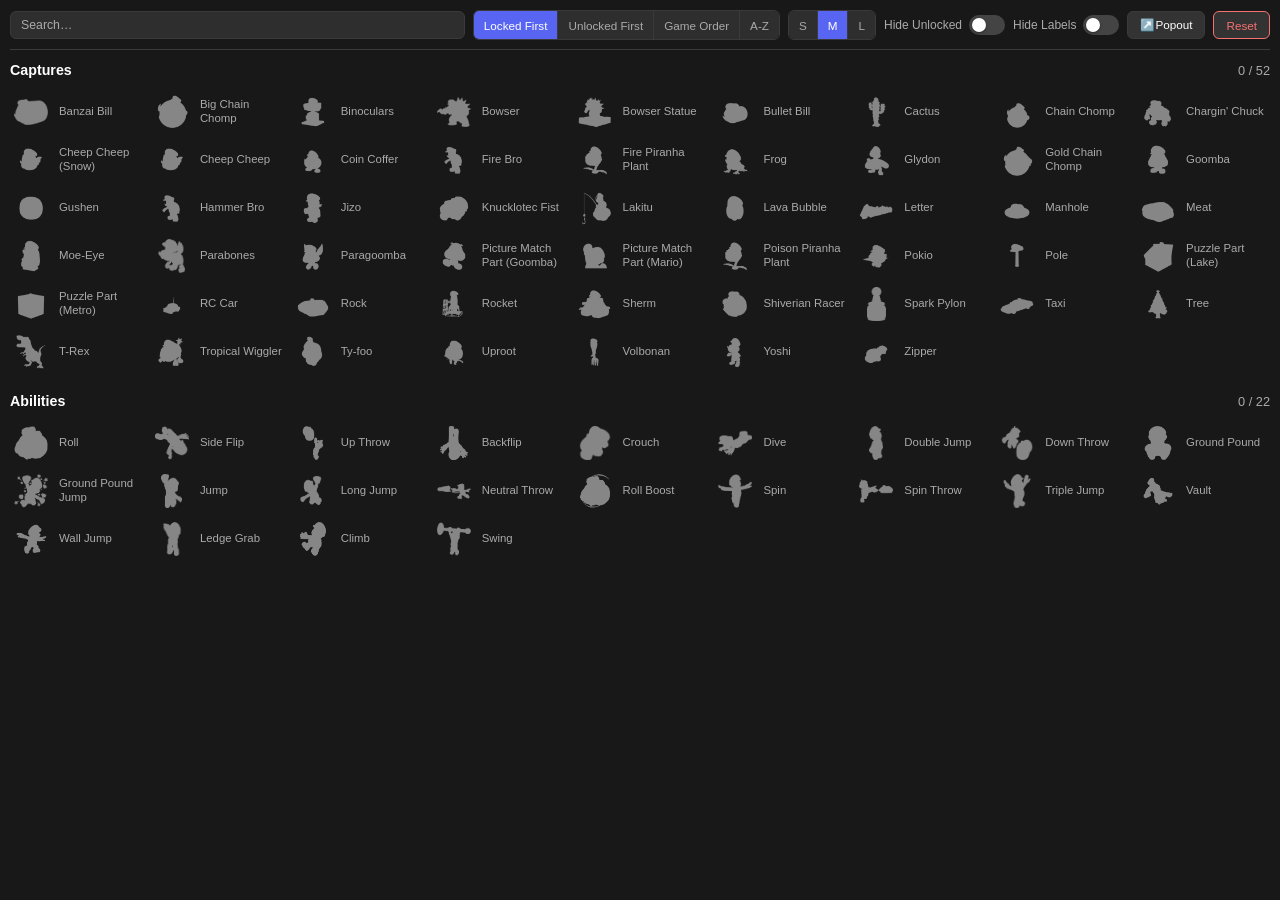
==== apc.html @ 74fd2de0 "Initial commit" ====
<!DOCTYPE html>
<html lang="en">
<head>
<meta charset="UTF-8">
<meta name="viewport" content="width=device-width, initial-scale=1">
<title>Abilities &amp; Captures</title>
<link rel="icon" href="assets/SMO-ColoredGlobe.png">
<link rel="stylesheet" href="style.css?v=2">
</head>

<!-- Embedded in the tracker's side panel (see applySidePanel in app.js) or
     popped out into its own window. Same origin as index.html, so it shares
     localStorage - every toggle here is a read-modify-write against the same
     tracker_state key, then a BroadcastChannel ping so the other window
     redraws. Entries linked to the main tracker (Bowser, Spark Pylon, Banzai
     Bill, Parabones, Wall Jump, High Jump, Cap Bounce) write straight into
     state.captures / state.abilities, which is what OBS already reads. -->

<body class="apc-body">

  <!-- ── Top bar ─────────────────────────────────────────────────── -->
  <div class="apc-toolbar">
    <input type="search" id="apc-search" class="apc-search" placeholder="Search…" autocomplete="off">

    <div class="segmented" id="apc-seg-sort">
      <button type="button" class="seg-btn" data-value="locked">Locked First</button>
      <button type="button" class="seg-btn" data-value="unlocked">Unlocked First</button>
      <button type="button" class="seg-btn" data-value="game">Game Order</button>
      <button type="button" class="seg-btn" data-value="az">A-Z</button>
    </div>

    <div class="segmented" id="apc-seg-size">
      <button type="button" class="seg-btn" data-value="small">S</button>
      <button type="button" class="seg-btn" data-value="medium">M</button>
      <button type="button" class="seg-btn" data-value="large">L</button>
    </div>

    <label class="apc-toolbar-toggle">
      <span>Hide Unlocked</span>
      <span class="toggle-switch">
        <input type="checkbox" id="apc-hide-unlocked">
        <span class="toggle-track"></span>
      </span>
    </label>

    <label class="apc-toolbar-toggle">
      <span>Hide Labels</span>
      <span class="toggle-switch">
        <input type="checkbox" id="apc-hide-labels">
        <span class="toggle-track"></span>
      </span>
    </label>

    <button type="button" class="apc-popout-btn" id="apc-popout" title="Open in a new tab">↗️Popout</button>
    <button type="button" class="apc-reset-btn" id="apc-reset">Reset</button>
  </div>

  <!-- ── Content ─────────────────────────────────────────────────── -->
  <div class="apc-scroll">
    <section class="apc-section">
      <div class="apc-section-header">
        <h2>Captures</h2>
        <span class="apc-counter" id="apc-count-captures">0 / 0</span>
      </div>
      <div class="apc-grid" id="apc-grid-captures"></div>
      <p class="apc-empty hidden" id="apc-empty-captures">Nothing matches.</p>
    </section>

    <section class="apc-section">
      <div class="apc-section-header">
        <h2>Abilities</h2>
        <span class="apc-counter" id="apc-count-abilities">0 / 0</span>
      </div>
      <div class="apc-grid" id="apc-grid-abilities"></div>
      <p class="apc-empty hidden" id="apc-empty-abilities">Nothing matches.</p>
    </section>
  </div>

<script src="apc-data.js?v=2"></script>
<script>
(function () {
  'use strict';

  const STATE_KEY = 'tracker_state';

  // Panel-only view options. They live in settings so they persist and travel
  // with a downloaded save file like everything else.
  const VIEW_DEFAULTS = {
    apc_sort: 'locked',       // 'locked' | 'unlocked' | 'game' | 'az'
    apc_size: 'medium',       // 'small' | 'medium' | 'large'
    apc_hide_unlocked: false,
    apc_hide_labels: false,   // hide the text labels (icons get bigger)
  };

  let state = { settings: {}, captures: {}, abilities: {}, apc: { captures: {}, abilities: {} } };
  let search = '';
  let suppressBroadcast = false;

  // Safety net. Anything else sharing this localStorage - the tracker, the OBS
  // page, a second tab, an older cached copy of app.js - could write a state
  // that predates a click made here and silently undo it. So remember what this
  // panel has just changed, and if a re-read comes back disagreeing, put it
  // back and re-save. Entries expire quickly so the panel never permanently
  // fights a legitimate change made somewhere else.
  const EDIT_GRACE_MS = 4000;
  let warnedAboutClobber = false;
  // True while this panel is applying its own change. A re-read during that
  // window may legitimately need correcting (the edit is noted before it's
  // written), so correct silently rather than reporting a clobber.
  let inMutate = false;
  const recentEdits = { captures: new Map(), abilities: new Map() };
  const recentSettings = new Map();

  function noteEdit(kind, key, value) {
    recentEdits[kind].set(key, { value, at: Date.now() });
  }
  function noteSetting(key, value) {
    recentSettings.set(key, { value, at: Date.now() });
  }

  // Returns true if anything had to be corrected, i.e. we were clobbered.
  function reassertRecentEdits() {
    const now = Date.now();
    let corrected = false;

    for (const kind of ['captures', 'abilities']) {
      for (const [key, rec] of recentEdits[kind]) {
        if (now - rec.at > EDIT_GRACE_MS) { recentEdits[kind].delete(key); continue; }
        if (APC.isUnlocked(state, kind, key) !== rec.value) {
          APC.setUnlocked(state, kind, key, rec.value);
          corrected = true;
        }
      }
    }
    for (const [key, rec] of recentSettings) {
      if (now - rec.at > EDIT_GRACE_MS) { recentSettings.delete(key); continue; }
      if (state.settings[key] !== rec.value) {
        state.settings[key] = rec.value;
        corrected = true;
      }
    }
    return corrected;
  }

  // A change from the main tracker (or another window) redraws in place for the
  // same reason a local toggle does - see orderCache.
  //
  // apc-data.js deliberately delivers over three routes at once (Broadcast
  // Channel, postMessage, storage event) since not all of them work on every
  // setup - file:// pages in particular can drop BroadcastChannel/localStorage
  // sharing between windows. That means a single change can arrive as two or
  // three back-to-back messages. Reacting to each one individually stacks up
  // redraws right when the user might be mid-click, so coalesce them into one
  // redraw on the next frame instead.
  let externalRenderPending = false;
  let externalResort = false;
  function scheduleExternalRender(data) {
    // An authoritative wipe from the main tracker's Clear button. Drop this
    // panel's short-lived edit protection immediately (synchronously, before
    // any pending render runs) so it can't re-assert an entry that was just
    // cleared, and resort so the freshly-locked entries settle into place.
    if (data && data.type === 'apc-reset') {
      recentEdits.captures.clear();
      recentEdits.abilities.clear();
      recentSettings.clear();
      warnedAboutClobber = false;
      externalResort = true;
    }
    if (externalRenderPending) return;
    externalRenderPending = true;
    requestAnimationFrame(() => {
      externalRenderPending = false;
      const resort = externalResort;
      externalResort = false;
      readState();
      render(resort);
    });
  }
  const channel = APC.makeChannel(scheduleExternalRender);

  // ── State ──────────────────────────────────────────────────────────────────
  function readState() {
    try {
      const raw = localStorage.getItem(STATE_KEY);
      state = raw ? JSON.parse(raw) : {};
    } catch (e) {
      console.error('APC: failed to read state', e);
      state = {};
    }
    if (!state.settings) state.settings = {};
    if (!state.captures) state.captures = {};
    if (!state.abilities) state.abilities = {};
    APC.ensure(state);
    for (const [k, v] of Object.entries(VIEW_DEFAULTS)) {
      if (!(k in state.settings)) state.settings[k] = v;
    }

    // If something wrote over a click we just made, restore it and push it back
    // out so the other window picks up the corrected version.
    if (reassertRecentEdits()) {
      if (!warnedAboutClobber && !inMutate) {
        warnedAboutClobber = true;
        console.warn('Abilities & Captures: another window wrote over a change made here, ' +
                     'and it has been restored. If this keeps happening, hard-refresh with ' +
                     'Ctrl+F5 so every file is the current version.');
      }
      try { localStorage.setItem(STATE_KEY, JSON.stringify(state)); } catch (e) {}
      channel.post({ type: 'apc-changed' });
    }
  }

  // Always re-read before writing: the main window may have changed something
  // else (moon counts, notes) since this page last rendered, and this page must
  // not stomp it.
  function mutate(fn) {
    inMutate = true;
    readState();
    fn(state);
    try {
      localStorage.setItem(STATE_KEY, JSON.stringify(state));
    } catch (e) {
      console.error('APC: failed to save state', e);
    }
    inMutate = false;
    if (!suppressBroadcast) channel.post({ type: 'apc-changed' });
  }

  // ── Rendering ──────────────────────────────────────────────────────────────
  // Last computed order per section, as a list of keys. Toggling an entry
  // re-sorts immediately so a freshly (un)locked item jumps to its new spot
  // under "Locked First" / "Unlocked First" right when you click it, rather
  // than lingering until the next sort/search/Hide-Unlocked change. The order
  // also refreshes on those changes and whenever the panel is reopened.
  // (Trade-off: under a lock-sensitive sort the grid shifts under the cursor
  // as items move, so rapid tick-off runs can land on a neighbouring entry.)
  let orderCache = { captures: null, abilities: null };

  function sortedItems(kind) {
    const list = kind === 'captures' ? APC.CAPTURES : APC.ABILITIES;
    const sort = state.settings.apc_sort;
    const items = list.map(it => ({ ...it, unlocked: APC.isUnlocked(state, kind, it.key) }));

    if (sort === 'az') {
      items.sort((a, b) => a.name.localeCompare(b.name));
    } else if (sort === 'locked') {
      // Unlocked entries drop to the bottom, each group still in game order.
      items.sort((a, b) => (a.unlocked - b.unlocked) || (a.order - b.order));
    } else if (sort === 'unlocked') {
      items.sort((a, b) => (b.unlocked - a.unlocked) || (a.order - b.order));
    } // 'game' = leave in list order

    return items;
  }

  function visibleItems(kind, resort) {
    if (resort || !orderCache[kind]) {
      orderCache[kind] = sortedItems(kind).map(it => it.key);
    }

    const byKey = new Map(
      (kind === 'captures' ? APC.CAPTURES : APC.ABILITIES).map(it => [it.key, it])
    );

    let items = orderCache[kind]
      .map(key => byKey.get(key))
      .filter(Boolean)
      .map(it => ({ ...it, unlocked: APC.isUnlocked(state, kind, it.key) }));

    const hide = !!state.settings.apc_hide_unlocked;
    const q = search.trim().toLowerCase();
    if (q) items = items.filter(it => it.name.toLowerCase().includes(q));
    if (hide) items = items.filter(it => !it.unlocked);

    return items;
  }

  // Key -> the wrapper element currently in the DOM for it, per section.
  // Reusing nodes (instead of wiping and rebuilding the grid on every toggle)
  // matters for more than tidiness: if a click on item B lands while item A's
  // toggle is still tearing down/rebuilding the whole grid, B's element can
  // get replaced between mousedown and mouseup and the browser drops the
  // click entirely. Updating existing nodes in place means the element under
  // your cursor is still the same element a moment later, so fast clicks
  // (and redraws triggered by an incoming sync message) can't eat each other.
  const gridElems = { captures: new Map(), abilities: new Map() };

  function buildItem(kind, it) {
    const wrap = document.createElement('div');

    const btn = document.createElement('button');
    btn.type = 'button';
    btn.className = 'apc-icon-btn';

    const img = document.createElement('img');
    img.src = it.src;
    img.alt = it.name;
    img.loading = 'lazy';
    // A missing file shouldn't leave a broken-image glyph in the grid.
    img.addEventListener('error', () => wrap.classList.add('apc-missing'));
    btn.appendChild(img);

    const label = document.createElement('span');
    label.className = 'apc-label';
    label.textContent = it.name;

    const toggle = () => {
      const next = !APC.isUnlocked(state, kind, it.key);
      noteEdit(kind, it.key, next);
      mutate(s => APC.setUnlocked(s, kind, it.key, next));
      // Re-sort on click so a freshly (un)locked entry jumps to its new
      // position immediately under Locked/Unlocked First, instead of waiting
      // for the next sort/search/filter change. Nodes are still reused (see
      // gridElems), so the same element just slides into place.
      render(true);
    };
    btn.addEventListener('click', toggle);
    // Clicking the name works too - it's a bigger target than the icon.
    label.addEventListener('click', toggle);

    wrap.appendChild(btn);
    wrap.appendChild(label);
    return wrap;
  }

  function renderGrid(kind, resort) {
    const grid = document.getElementById(`apc-grid-${kind}`);
    const empty = document.getElementById(`apc-empty-${kind}`);
    const items = visibleItems(kind, resort);
    const elems = gridElems[kind];

    empty.classList.toggle('hidden', items.length > 0);

    const seen = new Set();
    let cursor = grid.firstChild;

    for (const it of items) {
      seen.add(it.key);
      let wrap = elems.get(it.key);
      if (!wrap) {
        wrap = buildItem(kind, it);
        elems.set(it.key, wrap);
      }

      // Update state-dependent bits in place rather than recreating anything.
      wrap.className = 'apc-item' + (it.unlocked ? ' unlocked' : ' locked');
      const btn = wrap.querySelector('.apc-icon-btn');
      btn.title = it.name;
      btn.setAttribute('aria-pressed', String(it.unlocked));

      // Make sure this node sits in the right slot in the current order
      // without touching nodes that are already correctly positioned.
      if (cursor !== wrap) {
        grid.insertBefore(wrap, cursor);
      } else {
        cursor = cursor.nextSibling;
      }
    }

    // Drop nodes for keys that are no longer visible (filtered/searched out
    // or removed), and forget them so they don't leak.
    for (const [key, wrap] of elems) {
      if (!seen.has(key)) {
        wrap.remove();
        elems.delete(key);
      }
    }
  }

  function renderCounters() {
    document.getElementById('apc-count-captures').textContent =
      `${APC.countUnlocked(state, 'captures')} / ${APC.CAPTURES.length}`;
    document.getElementById('apc-count-abilities').textContent =
      `${APC.countUnlocked(state, 'abilities')} / ${APC.ABILITIES.length}`;
  }

  function renderToolbar() {
    document.querySelectorAll('#apc-seg-sort .seg-btn').forEach(b =>
      b.classList.toggle('active', b.dataset.value === state.settings.apc_sort));
    document.querySelectorAll('#apc-seg-size .seg-btn').forEach(b =>
      b.classList.toggle('active', b.dataset.value === state.settings.apc_size));
    document.getElementById('apc-hide-unlocked').checked = !!state.settings.apc_hide_unlocked;
    document.getElementById('apc-hide-labels').checked = !!state.settings.apc_hide_labels;

    document.body.classList.remove('apc-size-small', 'apc-size-medium', 'apc-size-large');
    document.body.classList.add(`apc-size-${state.settings.apc_size || 'medium'}`);
    // Icons-only mode: hides the text labels and enlarges the icons (see the
    // .apc-hide-labels rules in style.css).
    document.body.classList.toggle('apc-hide-labels', !!state.settings.apc_hide_labels);
  }

  function render(resort) {
    if (resort === undefined) resort = true;
    renderToolbar();
    renderGrid('captures', resort);
    renderGrid('abilities', resort);
    renderCounters();
  }

  // ── Wiring ─────────────────────────────────────────────────────────────────
  document.getElementById('apc-search').addEventListener('input', (e) => {
    search = e.target.value;
    renderGrid('captures');
    renderGrid('abilities');
  });

  document.querySelectorAll('#apc-seg-sort .seg-btn').forEach(btn => {
    btn.addEventListener('click', () => {
      noteSetting('apc_sort', btn.dataset.value);
      mutate(s => { s.settings.apc_sort = btn.dataset.value; });
      render();
    });
  });

  document.querySelectorAll('#apc-seg-size .seg-btn').forEach(btn => {
    btn.addEventListener('click', () => {
      noteSetting('apc_size', btn.dataset.value);
      mutate(s => { s.settings.apc_size = btn.dataset.value; });
      render();
    });
  });

  document.getElementById('apc-hide-unlocked').addEventListener('change', (e) => {
    noteSetting('apc_hide_unlocked', e.target.checked);
    mutate(s => { s.settings.apc_hide_unlocked = e.target.checked; });
    render();
  });

  document.getElementById('apc-hide-labels').addEventListener('change', (e) => {
    noteSetting('apc_hide_labels', e.target.checked);
    mutate(s => { s.settings.apc_hide_labels = e.target.checked; });
    // Only the labels/sizing change, so no resort is needed - redraw in place.
    render(false);
  });

  // Pop this panel out into its own browser tab. The named target means
  // clicking it again just refocuses the same tab rather than piling up new
  // ones, and it's the same target the main tracker's "Ability + Capture"
  // button uses, so the two never fight over separate tabs.
  document.getElementById('apc-popout').addEventListener('click', () => {
    window.open('apc.html?v=2', 'AbilitiesCaptures');
  });

  document.getElementById('apc-reset').addEventListener('click', () => {
    if (!confirm('Clear every capture and ability? This also clears the linked icons on the main tracker.')) return;
    APC.CAPTURES.forEach(it => noteEdit('captures', it.key, false));
    APC.ABILITIES.forEach(it => noteEdit('abilities', it.key, false));
    mutate(s => {
      APC.CAPTURES.forEach(it => APC.setUnlocked(s, 'captures', it.key, false));
      APC.ABILITIES.forEach(it => APC.setUnlocked(s, 'abilities', it.key, false));
    });
    render();
  });

  readState();
  render();
})();
</script>
</body>
</html>
---- style.css ----
/* ── Reset & Root ───────────────────────────────────────────────── */
:root {
  --bg:          #181818;
  --bg-card:     #242424;
  --bg-card2:    #2e2e2e;
  --bg-hover:    #383838;
  --text:        #ffffff;
  --text-dim:    #aaaaaa;
  --accent:      #5865f2;
  --accent-h:    #4752c4;
  --green:       #4ade80;
  --red:         #f87171;
  --border:      #3a3a3a;
  --radius:      10px;
  --radius-sm:   6px;
  --btn-bg:      #333333;
  --btn-hover:   #444444;
  --font:        'Arial Rounded MT Bold', 'Arial', sans-serif;
  --panel-edge-gap: 24px; /* outer margin used once a side panel is showing */
}

*, *::before, *::after { box-sizing: border-box; margin: 0; padding: 0; }

html { font-size: 15px; }

body {
  background: var(--bg);
  color: var(--text);
  font-family: var(--font);
  min-height: 100vh;
  padding: 12px;
  -webkit-tap-highlight-color: transparent;

  display: flex;
  flex-direction: column;
  gap: 7px;
}

/* ── App wrapper ─────────────────────────────────────────────────── */
/* #layout-row holds #app and, optionally, #side-panel. With no panel
   active, #app centers itself exactly as before. With a panel active,
   body.panel-edges widens the outer gap to --panel-edge-gap on the sides
   that border the panel layout, and #layout-row arranges #app/#side-panel
   according to the Location setting (location-horizontal / location-vertical),
   added by applySidePanel() in app.js. Both directions are plain flex
   percentages/flex-basis (no fixed pixel panel width), so the panel grows
   and shrinks fluidly as the window is resized. */
#layout-row {
  display: flex;
  flex-direction: row;
  gap: 16px;
  justify-content: center;
  align-items: flex-start;
  flex: 1;
  width: 100%;
}

/* Widens the left/right body padding to a bigger, even gap while any panel
   is visible, so the tracker+panel combo (or the full-width vertical panel)
   sits with a consistent ~24px margin from the true viewport edge instead
   of the tighter default 12px used everywhere else. */
body.panel-edges {
  padding-left: var(--panel-edge-gap);
  padding-right: var(--panel-edge-gap);
}

#app {
  max-width: 580px;/* max-width: 680px; */
  margin: 0 auto;
  flex: 1;
  min-width: 0;
}

/* ── Horizontal: tracker pinned near the left edge at its normal size,
   panel fills the rest of the row out to the right edge. The tracker only
   gives up width (flex-shrink: 0.3, slower than the panel) once the panel
   has already been squeezed down to its own min-width. ────────────────── */
#layout-row.location-horizontal.panel-open {
  flex-direction: row;
  /* Pin the tracker+panel to the left so any residual overflow spills to the
     right (reachable/scrollable) instead of being centered and clipped off the
     left edge, which was hiding the tracker title in the ~541–870px range. */
  justify-content: flex-start;
}
#layout-row.location-horizontal.panel-open #app {
  margin: 0;
  /* Shrink freely down from 580px as the row narrows. The panel is frozen at
     its 300px min-width in this range, so the tracker absorbs all the width
     loss and scales down smoothly instead of overflowing. */
  flex: 0 1 580px;
  min-width: 0;
}
#layout-row.location-horizontal.panel-open #side-panel {
  flex: 1 1 300px;
  min-width: 300px;
}

/* ── Vertical: tracker stays centered at its normal size, panel drops
   below and stretches the full available width (edge gap to edge gap). ── */
#layout-row.location-vertical.panel-open {
  flex-direction: column;
  align-items: center;
}
#layout-row.location-vertical.panel-open #app {
  margin: 0 auto;
  flex: 0 0 auto;
  width: 100%;
}
#layout-row.location-vertical.panel-open #side-panel {
  width: 100%;
  flex: 0 0 auto;
  position: static;
  top: auto;
}

/* ── Side Panel (Notes / Map embed) ─────────────────────────────── */
#side-panel {
  align-self: flex-start;
  position: sticky;
  top: 12px;
  max-height: calc(100vh - 24px);
  background: var(--bg-card);
  border-radius: var(--radius);
  border: 1px solid var(--border);
  display: flex;
  flex-direction: column;
  overflow: hidden;
}
#side-panel.hidden { display: none; }

.side-panel-header {
  display: flex;
  align-items: center;
  justify-content: space-between;
  padding: 10px 14px;
  border-bottom: 1px solid var(--border);
  flex-shrink: 0;
}
.side-panel-header span { font-size: 1rem; font-weight: bold; }

#side-panel-frame {
  border: none;
  width: 100%;
  flex: 1;
  min-height: 824px;
  background: var(--bg);
}

/* Horizontal doesn't fit beside the tracker on narrow screens, so it falls
   back to the default single-column tracker layout below the mobile
   breakpoint - applySidePanel() in app.js already stops applying
   .panel-open for Horizontal at this width, this is a CSS-only backstop.
   Vertical is untouched here: it stays available on mobile since the panel
   is already stacked below rather than beside the tracker. */
@media (max-width: 624px) {
  #layout-row.location-horizontal.panel-open {
    flex-direction: column;
  }
  #layout-row.location-horizontal.panel-open #side-panel {
    display: none;
  }
  #layout-row.location-horizontal.panel-open #app {
    margin: 0 auto;
    flex: 1;
    min-width: 0;
  }
}

h1 {
  text-align: center;
  font-size: 1.35rem;
  letter-spacing: 0.03em;
  margin-bottom: 14px;
  color: var(--text);
}

.header {
    justify-content: space-between; 
    align-items: center;
    position: relative;
    text-align: center;
    padding: 1%;
}

#author-credit {
  /* position: absolute;
  bottom: 10px;
  left: 14px; */
  width: 100%;
  max-width: 330px;
  margin: 0 auto 0 0;
  text-align: left;
  overflow-wrap: break-word;
  background: rgba(36,36,36,0.90);
  padding: 5px 10px;
  border-radius: var(--radius-sm);
  border: 1px solid var(--border);
  font-size: 0.75rem;
  color: var(--text-dim);
  user-select: none;
  pointer-events: none;
}

/* ── Moon Rows ───────────────────────────────────────────────────── */
#moon-rows {
  display: flex;
  flex-direction: column;
  gap: 6px;
  margin-bottom: 14px;
}

.moon-row {
  display: flex;
  align-items: center;
  flex-wrap: wrap;
  gap: 5px;
  background: var(--bg-card);
  border-radius: var(--radius);
  padding: 6px 8px;
  border-left: 3px solid transparent;
  transition: background 0.2s, border-color 0.2s;
}

.moon-row.row-complete {
  background: rgba(74, 222, 128, 0.12);
  border-left-color: var(--green);
}

/* Drag-to-reorder: a subtle gray outline hints the row can be picked up from
   its empty space / edges, and the row lifts slightly while being dragged. */
.moon-row.drag-ready {
  box-shadow: inset 0 0 0 1px rgba(150, 150, 150, 0.55);
  cursor: grab;
}
.moon-row.dragging {
  cursor: grabbing;
  opacity: 0.85;
  box-shadow: 0 6px 16px rgba(0, 0, 0, 0.45);
  border-left-color: rgba(150, 150, 150, 0.8);
}

.moon-row-left {
  display: flex;
  align-items: center;
  gap: 4px;
  flex-shrink: 0;
}

.moon-row-counter {
  display: flex;
  align-items: center;
  gap: 4px;
  flex: 1 1 auto;
  min-width: 0;
}

.moon-row-entry {
  display: flex;
  align-items: center;
  gap: 4px;
  flex-shrink: 0;
}

/* On small screens, entry row drops to its own line */
@media (max-width: 520px) { /*480 before */
  .moon-row-entry {
    flex-basis: 100%;
    justify-content: flex-end;
  }
}

.moon-row-entry .multi-moon-btn {
    margin-right: auto; /* push multi to the left on mobile second row */
  }

/* Icon toggle buttons (lock / peace) */
.icon-btn {
  background: none;
  border: none;
  cursor: pointer;
  padding: 2px;
  border-radius: var(--radius-sm);
  display: flex;
  align-items: center;
  justify-content: center;
  transition: background 0.15s;
  flex-shrink: 0;
}
.icon-btn:hover { background: var(--bg-hover); }
.icon-btn img { width: 18px; height: 18px; object-fit: contain; display: block; }
/* .icon-btn img { width: 20px; height: 20px; object-fit: contain; display: block; } */

/* Kingdom image */
.kingdom-icon {
  height: 36px;
  width: 36px;
  object-fit: contain;
  flex-shrink: 0;
  transition: filter 0.2s;
}
.kingdom-icon.icon-white {
  filter: brightness(0) invert(1);
}

/* Count display */
.count-label {
  font-size: 1.5rem;
  font-weight: bold;
  min-width: 60px;
  text-align: center;
  flex: 0 0 auto;
  transition: color 0.2s;
}
.count-label.count-complete { color: var(--green); }

/* Equal flexible spacers between counter items keeps min/max stacks
   sitting at the exact midpoint of the gap on either side of them. */
.counter-spacer {
  flex: 1 1 auto;
}

/* Min/Max kingdom range reference label on top, number underneath */
.range-stack {
  display: flex;
  flex-direction: column;
  align-items: center;
  justify-content: center;
  line-height: 1.15;
  flex-shrink: 0;
  min-width: 28px;
}
.range-stack .range-label {
  font-size: 0.6rem;
  text-transform: uppercase;
  letter-spacing: 0.03em;
  color: var(--text-dim);
}
.range-stack .range-value {
  font-size: 0.9rem;
  font-weight: bold;
  color: var(--text);
}
.range-stack.hidden { display: none; }

/* + / − buttons */
.count-btn {
  background: var(--btn-bg);
  border: none;
  color: var(--text);
  font-family: var(--font);
  font-size: 1.1rem;
  font-weight: bold;
  width: 34px;
  height: 34px;
  border-radius: var(--radius-sm);
  cursor: pointer;
  transition: background 0.15s;
  flex-shrink: 0;
}
.count-btn:hover  { background: var(--btn-hover); }
.count-btn:active { background: var(--accent); }

/* Multi Moon button */
.multi-moon-btn {
  background: var(--btn-bg);
  /* border: 1.5px solid var(--btn-bg); */
  border: none; 
  cursor: pointer;
  padding: 2px;
  border-radius: var(--radius-sm);
  display: flex;
  align-items: center;
  justify-content: center;
  flex-shrink: 0;
  transition: background 0.15s;
}
.multi-moon-btn:hover { background: var(--bg-hover); }
.multi-moon-btn img {
  height: 30px;
  width: 30px;
  object-fit: contain;
  display: block;
  transition: filter 0.2s;
}
.multi-moon-btn.multi-off img { filter: contrast(0); }
.multi-moon-btn.hidden        { display: none !important; }

/* Max entry field */
.max-entry {
  background: var(--bg-card2);
  border: 1px solid var(--border);
  color: var(--text);
  font-family: var(--font);
  font-size: 1rem;
  width: 48px;
  height: 32px;
  border-radius: var(--radius-sm);
  text-align: center;
  padding: 0 4px;
}
.max-entry::-webkit-inner-spin-button,
.max-entry::-webkit-outer-spin-button { -webkit-appearance: none; }
.max-entry:focus {
  outline: none;
  border-color: var(--accent);
}

/* Save button (per row) */
.save-btn {
  background: var(--accent);
  border: none;
  color: #fff;
  font-family: var(--font);
  font-size: 1rem;
  height: 32px;
  padding: 0 9px;
  border-radius: var(--radius-sm);
  cursor: pointer;
  transition: background 0.15s;
  flex-shrink: 0;
  white-space: nowrap;
}
.save-btn:hover  { background: var(--accent-h); }
.save-btn.hidden { display: none; }

/* ── Sync Section ──────────────────────────────────────────────────── */
#sync-section {
  display: flex;
  flex-direction: column;
  gap: 8px;
  background: var(--bg-card);
  border-radius: var(--radius);
  padding: 12px 14px;
  margin-bottom: 12px;
}

#sync-room-row,
#sync-url-row {
  display: flex;
  gap: 8px;
  align-items: center;
}

#sync-room-row input,
#sync-url-row input {
  background: var(--bg-card2);
  border: 1px solid var(--border);
  color: var(--text);
  font-family: var(--font);
  font-size: 0.95rem;
  height: 38px;
  border-radius: var(--radius-sm);
  padding: 0 10px;
}

#sync-room-row input {
  flex: 1;
  min-width: 0;
  text-transform: uppercase;
}

#sync-url-row input {
  flex: 1;
  min-width: 0;
  font-size: 0.8rem;
}

#sync-room-row button,
#sync-url-row button {
  width: auto;
  flex-shrink: 0;
  padding: 0 10px;
}

#sync-status {
  font-size: 0.85rem;
  color: var(--text-dim);
  text-align: center;
}

#sync-size-row {
  font-size: 0.85rem;
  color: var(--text-dim);
  text-align: center;
}

/* ── Controls Section ──────────────────────────────────────────────── */
#controls {
  display: grid;
  grid-template-columns: auto 1fr 1fr auto;
  grid-template-areas: "captures buttons notes abilities";
  align-items: stretch;
  gap: 12px;
  background: var(--bg-card);
  border-radius: var(--radius);
  padding: 14px 16px;
}

#capture-section  { grid-area: captures; }
#button-section   { grid-area: buttons;  }
#notes-section    { grid-area: notes;    }
#ability-section  { grid-area: abilities; }

/* When captures are hidden, keep the column space so nothing shifts */
#capture-section.hidden {
  display: block !important;
  visibility: hidden;
}

/* When ability icons are hidden (Ability Lock off), keep column space so
   nothing shifts. Bowser is exempt: it's a capture that merely sits on the
   ability side, so it stays visible and clickable while Jump/Cap/Wall only
   reserve their space. */
#ability-section.abilities-hidden .icon-toggle-btn.ability-icon:not([data-key="bowser"]) {
  visibility: hidden;
}

@media (max-width: 540px) {
  #controls {
    grid-template-columns: 1fr 1fr;
    grid-template-rows: auto auto;
    grid-template-areas:
      "buttons  notes"
      "captures abilities";
  }
  /* On mobile, let captures fully disappear */
  #capture-section.hidden {
    display: none !important;
    visibility: visible;
  }
}

/* Mid-width squeeze: while the horizontal panel is open the tracker column is
   narrowed, but the 4-column controls grid has a large min-content width and
   won't shrink, forcing the whole row to overflow (and clip the title on the
   left). Collapse controls here so #app can actually get smaller: two columns
   from ~660–870px, a single column below that where space is tightest. */
@media (min-width: 541px) and (max-width: 870px) {
  #layout-row.location-horizontal.panel-open #controls {
    grid-template-columns: 1fr 1fr;
    grid-template-rows: auto auto;
    grid-template-areas:
      "buttons  notes"
      "captures abilities";
  }
  #layout-row.location-horizontal.panel-open #capture-section.hidden {
    display: none !important;
    visibility: visible;
  }
}
@media (min-width: 541px) and (max-width: 660px) {
  #layout-row.location-horizontal.panel-open #controls {
    grid-template-columns: 1fr;
    grid-template-rows: auto;
    grid-template-areas:
      "buttons"
      "notes"
      "captures"
      "abilities";
  }
}

/* ── Capture / Ability icon grids ───────────────────────────────── */
#capture-row {
  display: grid;
  grid-template-columns: 1fr 1fr;
  gap: 5px;
}

/* Ability icons: a centered column. Row 1 (.ability-top) holds Jump/Cap
   (either can be individually hidden); Wall sits centered below. A fixed
   min-width keeps the same footprint so a lone Wall stays centered instead
   of collapsing the column and shifting the rest of #controls. */
#ability-row {
  display: flex;
  flex-direction: column;
  align-items: center;
  gap: 5px;
  min-width: 101px; /* two 48px icons + 5px gap */
}
.ability-top {
  display: flex;
  justify-content: center;
  gap: 5px;
}
.ability-top.row-gone { display: none; }

/* Bottom row holds Bowser + Wall. Default (Jump/Cap not both shown): stacked
   and centered, Wall on top with Bowser on its own row directly under it
   (column-reverse because the DOM order is bowser, wall). When both Jump and
   Cap are shown, #ability-row gets .abilities-2x2 and this becomes a horizontal
   row - Bowser to the left of Wall - so the four icons read as a clean 2x2. */
.ability-bottom {
  display: flex;
  flex-direction: column-reverse;
  align-items: center;
  gap: 5px;
}
#ability-row.abilities-2x2 .ability-bottom {
  flex-direction: row;
  justify-content: center;
}

/* Exactly one of Jump / Cap shown (3 icons total). Lay the row out as a real
   2-column grid so the three icons read as: [Jump|Cap][Wall] on top, with
   Bowser on its own row underneath, left-aligned under the first column (NOT
   centered). display:contents lets the .ability-top / .ability-bottom wrappers
   melt away so their buttons become direct grid items; `order` then places
   Wall on the top row (next to the visible Jump/Cap) and drops Bowser last so
   it lands in the bottom-left cell. */
#ability-row.abilities-3 {
  display: grid;
  grid-template-columns: 48px 48px;
  gap: 5px;
  justify-content: center;
  align-items: start;
}
#ability-row.abilities-3 .ability-top,
#ability-row.abilities-3 .ability-bottom {
  display: contents;
}
#ability-row.abilities-3 .ability-icon[data-key="bowser"] { order: 2; }

/* Individually hidden ability icon (Jump / Cap Bounce show toggles off) */
.icon-toggle-btn.ability-icon.icon-off { display: none; }

/* Lock / Peace / Moon Rock sign columns hidden from the whole tracker via
   settings. Moon Rock defaults to off, so hide-rock is present on first load. */
#moon-rows.hide-lock .lock-btn   { display: none; }
#moon-rows.hide-peace .peace-btn { display: none; }
#moon-rows.hide-rock .rock-btn   { display: none; }

.icon-toggle-btn {
  background: var(--btn-bg);
  border: none;
  cursor: pointer;
  padding: 4px;
  border-radius: var(--radius-sm);
  display: flex;
  align-items: center;
  justify-content: center;
  transition: background 0.15s, opacity 0.15s;
}
.icon-toggle-btn:hover { background: var(--bg-hover); }
.icon-toggle-btn img   { height: 40px; width: 40px; object-fit: contain; display: block; }
.icon-toggle-btn.active { background: #2a3a2a; }
.icon-toggle-btn.hidden { display: none; }

#capture-section.hidden { display: none; }

/* ── Button Section ──────────────────────────────────────────────── */
#button-section {
  display: flex;
  flex-direction: column;
  align-items: stretch;
  justify-content: flex-start;
  gap: 7px;
}

/* OBS button row: Open OBS fills left, ⓘ is square on right */
#obs-btn-row {
  display: flex;
  gap: 6px;
  width: 100%;
}
#obs-btn-row #btn-obs {
  flex: 1;
  max-width: none;
  min-width: 0;
}

.ctrl-btn {
  background: var(--btn-bg);
  border: none;
  color: var(--text);
  font-family: var(--font);
  font-size: 0.9rem;
  height: 38px;
  padding: 0 16px;
  border-radius: var(--radius-sm);
  cursor: pointer;
  width: 100%;
  transition: background 0.15s;
}
.ctrl-btn:hover { background: var(--btn-hover); }

.danger-btn { color: var(--red); border: 1px solid var(--red); }
.danger-btn:hover { background: #3a2020; }

/* ⓘ info button square, same height as OBS button */
.info-btn {
  width: 38px;
  min-width: 38px;
  max-width: 38px;
  height: 38px;
  padding: 0;
  font-size: 1.15rem;
  flex-shrink: 0;
}

.gear-btn {
  font-size: 1.2rem;
  padding: 0;
  width: 44px;
  max-width: 44px;
  height: 44px;
  /* border-radius: 50%; */
}

/* Notes section own column beside OBS */
#notes-section {
  display: flex;
  flex-direction: column;
  gap: 7px;
}

/* Notes button fills its column, matching OBS column height */
.notes-btn {
  background: var(--btn-bg);
  border: none;
  color: var(--text);
  font-family: var(--font);
  font-size: 0.95rem;
  width: 100%;
  height: 38px;
  /* min-height: 80px; */
  border-radius: var(--radius-sm);
  cursor: pointer;
  transition: background 0.15s;
}
.notes-btn:hover { background: var(--bg-hover); }

.map-btn {
  background: var(--btn-bg);
  border: none;
  color: var(--text);
  font-family: var(--font);
  font-size: 0.95rem;
  width: 100%;
  height: 38px;
  /* min-height: 80px; */
  border-radius: var(--radius-sm);
  cursor: pointer;
  transition: background 0.15s;
}
.map-btn:hover { background: var(--bg-hover); }

.apc-btn {
  background: var(--btn-bg);
  border: none;
  color: var(--text);
  font-family: var(--font);
  font-size: 0.95rem;
  width: 100%;
  height: 38px;
  border-radius: var(--radius-sm);
  cursor: pointer;
  transition: background 0.15s;
}
.apc-btn:hover { background: var(--bg-hover); }

/* ── Modal Backdrop ──────────────────────────────────────────────── */
.modal-backdrop {
  position: fixed;
  inset: 0;
  background: rgba(0, 0, 0, 0.7);
  display: flex;
  align-items: center;
  justify-content: center;
  z-index: 1000;
  padding: 16px;
}
.modal-backdrop.hidden { display: none; }

.modal-box {
  background: var(--bg-card);
  border-radius: var(--radius);
  border: 1px solid var(--border);
  width: 100%;
  max-width: 440px;
  max-height: 90vh;
  display: flex;
  flex-direction: column;
  overflow: hidden;
}

.modal-header {
  display: flex;
  align-items: center;
  justify-content: space-between;
  padding: 14px 18px;
  border-bottom: 1px solid var(--border);
  flex-shrink: 0;
}
.modal-header h2 { font-size: 1.1rem; }

.modal-header-actions {
  display: flex;
  align-items: center;
  gap: 2px;
}

.modal-icon-btn {
  background: none;
  border: none;
  color: var(--text-dim);
  font-size: 1.05rem;
  cursor: pointer;
  padding: 4px 8px;
  border-radius: var(--radius-sm);
  transition: color 0.15s, background 0.15s;
}
.modal-icon-btn:hover { color: var(--text); background: var(--bg-hover); }

.modal-icon-btn-red {
  background: none;
  border: none;
  color: var(--red);
  font-size: 1.05rem;
  cursor: pointer;
  padding: 4px 8px;
  border-radius: var(--radius-sm);
  transition: color 0.15s, background 0.15s;
}
.modal-icon-btn-red:hover { background: #3a2020; }

.modal-close {
  background: none;
  border: none;
  color: var(--text-dim);
  font-size: 1.1rem;
  cursor: pointer;
  padding: 4px 8px;
  border-radius: var(--radius-sm);
  transition: color 0.15s, background 0.15s;
}
.modal-close:hover { color: var(--text); background: var(--bg-hover); }

.modal-body {
  overflow-y: auto;
  padding: 12px 18px 18px;
  flex: 1;
}

/* ── OBS Info Modal ──────────────────────────────────────────────── */
.obs-info-modal-box { max-width: 500px; }

.obs-info-body {
  font-size: 0.88rem;
  line-height: 1.65;
  padding-top: 10px;
}

.obs-info-body .info-title {
  font-size: 0.95rem;
  margin: 14px 0 5px;
  display: flex;
  align-items: center;
  gap: 8px;
}
.obs-info-body .info-title:first-child { margin-top: 0; }

.info-tag {
  font-size: 0.72rem;
  background: var(--accent);
  color: #fff;
  padding: 1px 6px;
  border-radius: 10px;
}

.obs-info-body ol {
  padding-left: 18px;
  display: flex;
  flex-direction: column;
  gap: 3px;
}

.obs-info-body p:last-child { margin-top: 8px; }

.obs-info-body code {
  background: var(--bg-card2);
  padding: 1px 5px;
  border-radius: 3px;
  font-family: monospace;
  font-size: 0.85em;
}

/* ── Settings Modal ──────────────────────────────────────────────── */
.settings-body { display: flex; flex-direction: column; gap: 8px; padding-top: 14px; }

.settings-row {
  display: flex;
  align-items: center;
  justify-content: space-between;
  gap: 12px;
  padding: 5px 0;
  font-size: 0.95rem;
}
.settings-row span { flex: 1; }

/* CSS Toggle Switch */
.toggle-switch {
  position: relative;
  display: inline-block;
  width: 48px;
  height: 26px;
  flex-shrink: 0;
  cursor: pointer;
}
.toggle-switch input {
  opacity: 0;
  width: 0;
  height: 0;
  position: absolute;
}
.toggle-track {
  position: absolute;
  inset: 0;
  background: #444;
  border-radius: 13px;
  transition: background 0.2s;
}
.toggle-track::after {
  content: '';
  position: absolute;
  width: 20px;
  height: 20px;
  border-radius: 50%;
  background: #fff;
  top: 3px;
  left: 3px;
  transition: transform 0.2s;
  box-shadow: 0 1px 3px rgba(0,0,0,0.4);
}
.toggle-switch input:checked + .toggle-track             { background: var(--green); }
.toggle-switch input:checked + .toggle-track::after      { transform: translateX(22px); }

/* Text + Save pairs */
.input-save-pair {
  display: flex;
  gap: 6px;
  align-items: center;
  flex-shrink: 0;
}
.input-save-pair input {
  background: var(--bg-card2);
  border: 1px solid var(--border);
  color: var(--text);
  font-family: var(--font);
  font-size: 0.9rem;
  height: 32px;
  width: 100px;
  border-radius: var(--radius-sm);
  text-align: center;
  padding: 0 6px;
}
.input-save-pair input:focus {
  outline: none;
  border-color: var(--accent);
}
.save-inline-btn {
  background: var(--accent);
  border: none;
  color: #fff;
  font-family: var(--font);
  font-size: 0.85rem;
  height: 32px;
  padding: 0 12px;
  border-radius: var(--radius-sm);
  cursor: pointer;
  transition: background 0.15s;
  white-space: nowrap;
}
.save-inline-btn:hover { background: var(--accent-h); }

/* Rebind button (mouse/key capture) */
.rebind-btn {
  background: var(--bg-card2);
  border: 1px solid var(--border);
  color: var(--text);
  font-family: var(--font);
  font-size: 0.85rem;
  height: 32px;
  padding: 0 12px;
  border-radius: var(--radius-sm);
  cursor: pointer;
  transition: background 0.15s, border-color 0.15s;
  white-space: nowrap;
  min-width: 90px;
}
.rebind-btn:hover { background: var(--bg-hover); }
.rebind-btn.listening {
  border-color: var(--accent);
  background: var(--accent);
  color: #fff;
  cursor: default;
}

/* Revert Default Settings button */
.revert-btn {
  color: var(--red);
  max-width: none;
  width: 100%;
}
.revert-btn:hover { background: #3a2020; }

/* ── Tabbed Settings layout ───────────────────────────────────────── */
/* The modal-box is a vertical stack: header / tab-bar / scrolling body /
   footer. Only the body scrolls; the tab bar and footer stay pinned. */
.settings-modal-box { max-height: 88vh; }

.settings-tabs {
  display: flex;
  gap: 4px;
  padding: 8px 12px 0;
  border-bottom: 1px solid var(--border);
  flex-shrink: 0;
  overflow-x: auto;
  overflow-y: hidden;
  scrollbar-width: thin;
  -webkit-overflow-scrolling: touch;
}
.settings-tabs::-webkit-scrollbar { height: 4px; }
.settings-tabs::-webkit-scrollbar-thumb { background: var(--border); border-radius: 2px; }

.settings-tab {
  background: none;
  border: none;
  border-bottom: 2px solid transparent;
  color: var(--text-dim);
  font-family: var(--font);
  font-size: 0.9rem;
  padding: 8px 12px;
  cursor: pointer;
  white-space: nowrap;
  border-radius: var(--radius-sm) var(--radius-sm) 0 0;
  transition: color 0.15s, background 0.15s, border-color 0.15s;
}
.settings-tab:hover { color: var(--text); background: var(--bg-hover); }
.settings-tab.active {
  color: var(--text);
  border-bottom-color: var(--accent);
}

/* Body remains the single scroll region (inherits .modal-body overflow-y). */
.settings-body { display: block; }

.settings-panel {
  display: flex;
  flex-direction: column;
  gap: 8px;
}
.settings-panel:not(.active) { display: none; }

/* Footer pinned below the scroll area */
.settings-footer {
  flex-shrink: 0;
  padding: 12px 18px;
  border-top: 1px solid var(--border);
}

/* ── Settings sub-sections (Ability Lock, Moon Updater, …) ────────── */
.settings-subsection {
  border: 1px solid var(--border);
  border-radius: var(--radius-sm);
  padding: 6px 10px 8px;
  display: flex;
  flex-direction: column;
  gap: 4px;
  background: rgba(0, 0, 0, 0.12);
}
.subsection-title {
  font-size: 0.8rem;
  letter-spacing: 0.04em;
  text-transform: uppercase;
  color: var(--text-dim);
  padding: 2px 0 4px;
}
/* Indented child rows within a sub-section (or under a parent toggle) */
.settings-subrow { padding-left: 12px; }
.settings-subrow span { color: var(--text-dim); }

/* Dimmed + non-interactive when a parent toggle disables the sub-controls */
.settings-row.row-disabled {
  opacity: 0.4;
  pointer-events: none;
}
/* Fully hidden (e.g. Moon-OBS row when Moon Kingdom is off) */
.settings-row.row-gone { display: none; }

/* ── Segmented control (Top / Bottom) ─────────────────────────────── */
.segmented {
  display: inline-flex;
  border: 1px solid var(--border);
  border-radius: var(--radius-sm);
  overflow: hidden;
  flex-shrink: 0;
}
.seg-btn {
  background: var(--bg-card2);
  border: none;
  color: var(--text-dim);
  font-family: var(--font);
  font-size: 0.85rem;
  height: 32px;
  padding: 0 14px;
  cursor: pointer;
  transition: background 0.15s, color 0.15s;
}
.seg-btn + .seg-btn { border-left: 1px solid var(--border); }
.seg-btn:hover { background: var(--bg-hover); color: var(--text); }
.seg-btn.active { background: var(--accent); color: #fff; }

/* Select styled to match input-save-pair inputs */
.settings-select {
  background: var(--bg-card2);
  border: 1px solid var(--border);
  color: var(--text);
  font-family: var(--font);
  font-size: 0.9rem;
  height: 32px;
  width: 100px;
  border-radius: var(--radius-sm);
  text-align: center;
  padding: 0 6px;
  cursor: pointer;
}
.settings-select:focus { outline: none; border-color: var(--accent); }

/* ── Loading Zones Modal ──────────────────────────────────────────── */
.lz-modal-box {
  max-width: 92vw;
  width: 92vw;
  height: 85vh;
}

.lz-scroll-wrap {
  overflow: auto;
  flex: 1;
  /* Deliberately NOT scroll-behavior: smooth here: on Safari, if this
     container's scroll position gets nudged for ANY reason (including
     the auto-growing note textareas changing content height while you
     type) while `scroll-behavior: smooth` is active, Safari can blur the
     focused textarea mid-keystroke. Intentional scrolling (wheel / mouse
     button / key bindings) still gets a smooth animation - it's done via
     scrollTo({ behavior: 'smooth' }) in JS instead, so it never fires for
     incidental content-size changes. */
  /* Also disable native scroll anchoring: by default the browser will
     silently re-adjust this container's scroll position whenever content
     above the viewport resizes (exactly what the auto-growing note
     textareas do on every keystroke). That adjustment happens even
     without scroll-behavior: smooth, and is what was kicking focus out
     of the note box after a single character. */
  overflow-anchor: none;
}

#lz-content {
  display: flex;
  /* flex-direction: row;
  align-items: flex-start; */
  flex-direction: column;
  flex-wrap: wrap;
  align-content: flex-start;
  gap: 20px;
  padding: 16px;
  height: 100%;
  min-width: max-content;
}

.lz-col-track {
  display: flex;
  flex-direction: column;
  gap: 20px;
  flex-shrink: 0;
}

@media (max-width: 540px) {
  .lz-modal-box { width: 100%; max-width: 100%; height: auto; max-height: 90vh;}
  #lz-content {
    flex-direction: column;
    flex-wrap: nowrap;
    height: auto;
    min-width: unset;
    padding: 12px;
    gap: 12px;
  }
}

/* Kingdom column */
.kingdom-col {
  min-width: 190px;
  flex-shrink: 0;
}

.kingdom-col-header {
  display: flex;
  align-items: center;
  gap: 8px;
  margin-bottom: 10px;
  cursor: pointer;
  user-select: none;
}
.kingdom-col-header img { height: 20px; flex-shrink: 0; }
.kingdom-col-header .col-title { font-size: 1rem; }
.kingdom-col-header .col-chevron {
  margin-left: auto;
  font-size: 0.85rem;
  color: var(--text-dim);
  transition: transform 0.2s;
}
.kingdom-col-header.collapsed .col-chevron  { transform: rotate(-90deg); }
.kingdom-col-header.collapsed + .zones-container { display: none; }
.kingdom-col-header.collapsed + .zones-split-wrap  { display: none; }

/* Zone rows */
.zones-container { display: flex; flex-direction: column; gap: 8px; }

/* Zone columns auto-split for large kingdoms (> 12 zones) */
.zones-split-wrap {
  display: flex;
  flex-direction: row;
  gap: 16px;
  align-items: flex-start;
}

@media (max-width: 540px) {
  .zones-split-wrap {
    flex-direction: column;
    align-items: stretch;
    gap: 8px;
  }
}

.zone-row {
  display: flex;
  flex-direction: column;
  gap: 4px;
}

.zone-row-top {
  display: flex;
  align-items: center;
  gap: 5px;
}

.zone-icon {
  height: 18px;
  cursor: pointer;
  flex-shrink: 0;
  border-radius: 3px;
  transition: opacity 0.15s;
}
.zone-icon:hover { opacity: 0.75; }

.zone-name {
  font-size: 0.85rem;
  cursor: pointer;
  flex: 1;
  user-select: none;
  transition: color 0.15s;
}

.zone-note {
  background: var(--bg-card2);
  border: 1px solid var(--border);
  color: var(--text);
  font-family: var(--font);
  font-size: 0.8rem;
  width: 100%;
  padding: 5px 7px;
  border-radius: var(--radius-sm);
  resize: none;
  min-height: 30px;
  line-height: 1.4;
  overflow: hidden;
}
.zone-note:focus {
  outline: none;
  border-color: var(--accent);
}

/* ── Notes toolbar (layout orientation / columns / compact) ─────────── */
/* Injected by JS above .lz-scroll-wrap in both the modal and notes.html. */
.lz-toolbar {
  display: flex;
  align-items: center;
  flex-wrap: wrap;
  gap: 8px 16px;
  padding: 8px 16px;
  border-bottom: 1px solid var(--border);
  background: var(--bg-card);
  flex-shrink: 0;
}
.lz-toolbar-group { display: flex; align-items: center; gap: 6px; }
.lz-toolbar-label {
  font-size: 0.7rem;
  text-transform: uppercase;
  letter-spacing: 0.04em;
  color: var(--text-dim);
}
.lz-toolbar .seg-btn { height: 28px; padding: 0 11px; font-size: 0.8rem; }
/* Columns picker only matters in vertical mode */
.lz-toolbar:not(.orient-vertical) .lz-cols-group { display: none; }

.lz-compact-btn {
  background: var(--bg-card2);
  border: 1px solid var(--border);
  color: var(--text-dim);
  font-family: var(--font);
  font-size: 0.8rem;
  height: 28px;
  padding: 0 12px;
  border-radius: var(--radius-sm);
  cursor: pointer;
  transition: background 0.15s, color 0.15s, border-color 0.15s;
}
.lz-compact-btn:hover { background: var(--bg-hover); color: var(--text); }
.lz-compact-btn.active {
  background: var(--accent);
  border-color: var(--accent);
  color: #fff;
}

/* ── Vertical orientation ───────────────────────────────────────────── */
/* Pack kingdoms into N balanced columns that scroll vertically, instead of
   the default flex column-wrap masonry that grows horizontally. Each kingdom
   stays intact (break-inside: avoid) and reads top-to-bottom, wrapping into
   the next column. */
#lz-content.lz-layout-vertical {
  display: block;
  height: auto;
  width: 100%;
  min-width: 0;
  column-gap: 20px;
}
#lz-content.lz-layout-vertical.lz-cols-1 { column-count: 1; }
#lz-content.lz-layout-vertical.lz-cols-2 { column-count: 2; }
#lz-content.lz-layout-vertical.lz-cols-3 { column-count: 3; }

#lz-content.lz-layout-vertical .kingdom-col {
  break-inside: avoid;
  -webkit-column-break-inside: avoid;
  page-break-inside: avoid;
  width: 100%;
  min-width: 0;
  margin: 0 0 20px;
  /* a hair of top padding keeps a kingdom from kissing the column top edge
     when the browser breaks a column between two kingdoms */
  padding-top: 1px;
}
/* Big kingdoms: stack their two split halves into a single column here */
#lz-content.lz-layout-vertical .zones-split-wrap {
  flex-direction: column;
  align-items: stretch;
  gap: 8px;
}

/* ── Compact density (works in either orientation) ──────────────────── */
#lz-content.lz-compact { gap: 12px; }
#lz-content.lz-compact.lz-layout-vertical { column-gap: 12px; }
#lz-content.lz-compact .kingdom-col { margin-bottom: 12px; }
#lz-content.lz-compact .kingdom-col-header { margin-bottom: 5px; }
#lz-content.lz-compact .zones-container { gap: 4px; }
#lz-content.lz-compact .zones-split-wrap { gap: 4px 12px; }
#lz-content.lz-compact .zone-row { gap: 2px; }
#lz-content.lz-compact .zone-row-top { gap: 4px; }
#lz-content.lz-compact .zone-icon { height: 16px; }
#lz-content.lz-compact .zone-name { font-size: 0.8rem; }
#lz-content.lz-compact .zone-note {
  min-height: 22px;
  padding: 3px 6px;
  font-size: 0.78rem;
  line-height: 1.25;
}

/* ── Icon Picker Popup ───────────────────────────────────────────── */
.icon-picker-popup {
  position: fixed;
  background: #222;
  border: 1px solid var(--border);
  border-radius: var(--radius-sm);
  padding: 8px;
  display: flex;
  flex-wrap: wrap;
  gap: 6px;
  width: 170px;
  z-index: 9999;
  box-shadow: 0 4px 20px rgba(0,0,0,0.6);
}

.icon-picker-popup img {
  height: 20px;
  cursor: pointer;
  border-radius: 3px;
  transition: opacity 0.1s, transform 0.1s;
}
.icon-picker-popup img:hover {
  opacity: 0.8;
  transform: scale(1.15);
}

/* ── Utility ─────────────────────────────────────────────────────── */
.hidden { display: none !important; }

/* Scrollbars */
::-webkit-scrollbar { width: 6px; height: 6px; }
::-webkit-scrollbar-track { background: var(--bg); }
::-webkit-scrollbar-thumb { background: #444; border-radius: 3px; }
::-webkit-scrollbar-thumb:hover { background: #555; }
/* ══ System tab buttons ═══════════════════════════════════════════════ */
.settings-panel .sys-btn {
  display: block;
  width: 100%;
  box-sizing: border-box;
  font-family: var(--font);
  font-size: 0.92rem;
  font-weight: bold;
  padding: 11px 14px;
  margin-bottom: 10px;
  border-radius: var(--radius-sm);
  border: 1px solid transparent;
  cursor: pointer;
  transition: background 0.15s, border-color 0.15s, color 0.15s;
}
.sys-btn-blue { background: var(--accent); border-color: var(--accent); color: #fff; }
.sys-btn-blue:hover { background: var(--accent-h); border-color: var(--accent-h); }
.settings-panel .sys-btn-outline-blue { background: var(--btn-bg); border-color: var(--accent); color: var(--text); }
.sys-btn-outline-blue:hover { background: #4d58cf38 }
.settings-panel .sys-btn-outline-orange { background: var(--btn-bg); border-color: #ff9800; color: var(--text); }
.sys-btn-outline-orange:hover { background: #be740423 }

/* ══ Tracker Moon Count box (matches #controls look/padding) ═══════════ */
#moon-total-box {
  background: var(--bg-card);
  border-radius: var(--radius);
  padding: 14px 16px;
  margin-bottom: 12px;
  display: flex;
  align-items: center;
  justify-content: center;
  gap: 10px;
  font-weight: bold;
  font-size: 1.05rem;
}
#moon-total-box .mt-sep { color: var(--text-dim); }
#moon-total-box .mt-left-wrap { color: var(--accent); }

/* ══ Zone Names modal ═════════════════════════════════════════════════ */
.zone-names-modal-box {
  width: min(560px, 94vw);
  max-height: 88vh;
  padding: 0;
  display: flex;
  flex-direction: column;
  overflow: hidden;
}
.zone-names-topbar {
  display: flex;
  align-items: center;
  justify-content: space-between;
  gap: 10px;
  padding: 12px 14px;
  background: var(--bg-card2);
  border-bottom: 1px solid var(--border);
  flex-shrink: 0;
}
.zone-names-title {
  font-size: 0.95rem;
  color: var(--text-dim);
  white-space: nowrap;
  overflow: hidden;
  text-overflow: ellipsis;
}
.zone-names-body {
  overflow-y: auto;
  -webkit-overflow-scrolling: touch;
  padding: 14px 16px;
}
.zn-save-btn {
  background: var(--accent);
  border: 1px solid var(--accent);
  color: #fff;
  font-family: var(--font);
  font-size: 0.9rem;
  font-weight: bold;
  padding: 7px 16px;
  border-radius: var(--radius-sm);
  cursor: pointer;
  flex-shrink: 0;
}
.zn-save-btn:hover { background: var(--accent-h); border-color: var(--accent-h); }
.zn-ingame-btn {
  background: var(--btn-bg);
  border: 1px solid #ff9800;
  color: var(--text);
  font-family: var(--font);
  font-size: 0.9rem;
  padding: 7px 14px;
  border-radius: var(--radius-sm);
  cursor: pointer;
  flex-shrink: 0;
  white-space: nowrap;
}
.zn-ingame-btn:hover { background: #be740423; }
.zn-revert-btn {
  background: var(--btn-bg);
  border: 1px solid var(--red);
  color: var(--text);
  font-family: var(--font);
  font-size: 0.9rem;
  padding: 7px 16px;
  border-radius: var(--radius-sm);
  cursor: pointer;
  flex-shrink: 0;
}
.zn-revert-btn:hover { background: var(--btn-hover); }
.zn-kingdom { margin-bottom: 18px; }
.zn-kingdom-header {
  display: flex;
  align-items: center;
  gap: 8px;
  margin-bottom: 8px;
  font-weight: bold;
  font-size: 1rem;
}
.zn-kingdom-header img { height: 22px; width: auto; }
.zn-zone { margin-bottom: 10px; }
.zn-ingame {
  display: block;
  font-size: 0.72rem;
  color: var(--text-dim);
  margin-bottom: 2px;
}
.zn-input {
  width: 100%;
  box-sizing: border-box;
  background: var(--bg-card2);
  border: 1px solid var(--border);
  border-radius: var(--radius-sm);
  color: var(--text);
  font-family: var(--font);
  font-size: 0.9rem;
  padding: 7px 9px;
}
.zn-input:focus { outline: none; border-color: var(--accent); }
/* ══ System tab: Hotkeys button (gray body, green outline) ════════════ */
.settings-panel .sys-btn-outline-green { background: var(--btn-bg); border-color: var(--green); color: var(--text); }
.sys-btn-outline-green:hover { background: #4ade8022; }

/* ══ Side Panel mode (4 segmented buttons) ════════════════════════════ */
/* Off / Notes / Map / Abilities & Captures doesn't fit on one line in the
   Settings modal, so this row stacks its label above the buttons and lets the
   buttons wrap instead of overflowing. */
.settings-row.settings-row-stack {
  flex-direction: column;
  align-items: stretch;
  gap: 7px;
}
.settings-row.settings-row-stack > span { flex: none; }
.segmented.segmented-wrap {
  display: flex;
  flex-wrap: wrap;
  width: 100%;
}
.segmented-wrap .seg-btn { flex: 1 1 auto; padding: 0 10px; }

/* ══ Hotkeys modal ════════════════════════════════════════════════════ */
.hotkeys-modal-box { width: min(520px, 94vw); max-height: 88vh; display: flex; flex-direction: column; }
.hotkeys-body { display: flex; flex-direction: column; }

.hotkeys-hint {
  font-size: 0.82rem;
  color: var(--text-dim);
  line-height: 1.5;
  margin: 8px 0 0;
}
.hotkeys-hint strong { color: var(--text); }
.hotkeys-hint-dim { margin-bottom: 4px; }

#hotkeys-list {
  margin-top: 10px;
  border-top: 1px solid var(--border);
  padding-top: 4px;
  transition: opacity 0.15s;
}
/* Bindings stay editable while the master toggle is off, just visibly inert. */
#hotkeys-list.hotkeys-off { opacity: 0.5; }

.hotkey-row { padding: 4px 0; }
.hotkey-btn { min-width: 120px; text-align: center; }

/* ══ Abilities & Captures panel (apc.html) ════════════════════════════ */
body.apc-body {
  padding: 10px;
  gap: 0;
  height: 100vh;
  overflow: hidden;
}

/* ── Top bar ── */
.apc-toolbar {
  display: flex;
  flex-wrap: wrap;
  align-items: center;
  gap: 8px;
  padding-bottom: 9px;
  border-bottom: 1px solid var(--border);
  flex-shrink: 0;
}
.apc-toolbar .seg-btn { height: 28px; padding: 0 10px; font-size: 0.78rem; }

.apc-search {
  background: var(--bg-card2);
  border: 1px solid var(--border);
  border-radius: var(--radius-sm);
  color: var(--text);
  font-family: var(--font);
  font-size: 0.82rem;
  height: 28px;
  padding: 0 10px;
  flex: 1 1 130px;
  min-width: 110px;
}
.apc-search:focus { outline: none; border-color: var(--accent); }
.apc-search::placeholder { color: var(--text-dim); }

.apc-toolbar-toggle {
  display: inline-flex;
  align-items: center;
  gap: 7px;
  font-size: 0.8rem;
  color: var(--text-dim);
  cursor: pointer;
  white-space: nowrap;
}
/* Smaller than the Settings toggles so it sits comfortably in the bar. */
.apc-toolbar-toggle .toggle-switch { width: 36px; height: 20px; }
.apc-toolbar-toggle .toggle-track { border-radius: 10px; }
.apc-toolbar-toggle .toggle-track::after { width: 14px; height: 14px; top: 3px; left: 3px; }
.apc-toolbar-toggle input:checked + .toggle-track::after { transform: translateX(16px); }

.apc-reset-btn {
  background: var(--btn-bg);
  border: 1px solid var(--red);
  border-radius: var(--radius-sm);
  color: var(--red);
  font-family: var(--font);
  font-size: 0.78rem;
  height: 28px;
  padding: 0 12px;
  cursor: pointer;
  white-space: nowrap;
  transition: background 0.15s;
}
.apc-reset-btn:hover { background: #3a2020; }

.apc-popout-btn {
  background: var(--btn-bg);
  border: 1px solid var(--border);
  border-radius: var(--radius-sm);
  color: var(--text);
  font-family: var(--font);
  font-size: 0.78rem;
  height: 28px;
  padding: 0 12px;
  cursor: pointer;
  white-space: nowrap;
  transition: background 0.15s;
}
.apc-popout-btn:hover { background: var(--bg-hover); }

/* ── Sections ── */
.apc-scroll {
  flex: 1;
  overflow-y: auto;
  padding-top: 10px;
}
.apc-section + .apc-section { margin-top: 18px; }

.apc-section-header {
  display: flex;
  align-items: baseline;
  justify-content: space-between;
  gap: 10px;
  margin-bottom: 8px;
  position: sticky;
  top: 0;
  background: var(--bg);
  padding: 2px 0 5px;
  z-index: 2;
}
.apc-section-header h2 { font-size: 0.95rem; }
.apc-counter {
  font-size: 0.85rem;
  color: var(--text-dim);
  font-variant-numeric: tabular-nums;
}

.apc-empty { font-size: 0.82rem; color: var(--text-dim); padding: 6px 2px; }
.apc-empty.hidden { display: none; }

/* ── Grid: fit as many per row as the panel width allows ── */
.apc-grid {
  display: grid;
  grid-template-columns: repeat(auto-fill, minmax(var(--apc-cell), 1fr));
  gap: 6px 8px;
  align-items: start;
}
body.apc-size-small  { --apc-cell: 96px;  --apc-icon: 26px; --apc-font: 0.68rem; }
body.apc-size-medium { --apc-cell: 124px; --apc-icon: 34px; --apc-font: 0.76rem; }
body.apc-size-large  { --apc-cell: 160px; --apc-icon: 46px; --apc-font: 0.85rem; }

/* Icons-only mode (Hide Labels). With the text gone the cell no longer needs
   room for a caption, so shrink it to roughly the icon's footprint - that
   packs more per row - and bump the icon sizes up a tier so they read bigger. */
body.apc-hide-labels.apc-size-small  { --apc-cell: 52px; --apc-icon: 40px; }
body.apc-hide-labels.apc-size-medium { --apc-cell: 70px; --apc-icon: 56px; }
body.apc-hide-labels.apc-size-large  { --apc-cell: 92px; --apc-icon: 76px; }
body.apc-hide-labels .apc-label { display: none; }
/* Centre the lone icon in its cell now there's no label beside it. */
body.apc-hide-labels .apc-item { justify-content: center; gap: 0; }

.apc-item {
  display: flex;
  align-items: center;
  gap: 7px;
  min-width: 0;
}

.apc-icon-btn {
  background: transparent;
  border: 1px solid transparent;
  border-radius: var(--radius-sm);
  padding: 3px;
  cursor: pointer;
  flex-shrink: 0;
  line-height: 0;
  transition: background 0.15s, border-color 0.15s;
}
.apc-icon-btn:hover { background: var(--bg-hover); border-color: var(--border); }
.apc-icon-btn img {
  width: var(--apc-icon);
  height: var(--apc-icon);
  object-fit: contain;
  display: block;
  transition: filter 0.15s;
}

/* Locked = flat #868686 silhouette. brightness(0) knocks every pixel to black
   while keeping the alpha channel, then invert(52.55%) lifts black to exactly
   rgb(134,134,134). No second set of grayed-out image files needed. */
.apc-item.locked .apc-icon-btn img { filter: brightness(0) invert(52.55%); }
.apc-item.unlocked .apc-icon-btn img { filter: none; }

.apc-label {
  font-size: var(--apc-font);
  color: var(--text-dim);
  cursor: pointer;
  line-height: 1.2;
  overflow-wrap: anywhere;
  transition: color 0.15s;
}
.apc-item.unlocked .apc-label { color: var(--green); }
.apc-label:hover { color: var(--text); }
.apc-item.unlocked .apc-label:hover { color: var(--green); filter: brightness(1.2); }

/* Image file missing from assets/capture or assets/ability - keep the row
   usable instead of showing a broken-image icon. */
.apc-item.apc-missing .apc-icon-btn img { visibility: hidden; }
.apc-item.apc-missing .apc-icon-btn {
  border: 1px dashed var(--border);
  background: var(--bg-card2);
}
/* ══ Spoiler Log ══════════════════════════════════════════════════════ */
/* System-tab button: gray fill, yellow border */
.settings-panel .sys-btn-gray-yellow {
  background: var(--bg-card2);
  border-color: #ffd93d;
  color: var(--text);
}
.settings-panel .sys-btn-gray-yellow:hover { background: #ffd93d1f; }

/* Backdrop: padding on all sides so the box never touches the screen edge */
.sl-modal-backdrop {
  position: fixed;
  inset: 0;
  background: rgba(0, 0, 0, 0.78);
  display: flex;
  align-items: center;
  justify-content: center;
  z-index: 1100;
  padding: clamp(10px, 2.4vw, 28px);
  box-sizing: border-box;
}
.sl-modal-backdrop.hidden { display: none; }

/* Box: as wide/tall as the padding allows */
.sl-modal-box {
  background: var(--bg-card);
  border: 1px solid var(--border);
  border-radius: var(--radius);
  width: 100%;
  height: 100%;
  max-width: 1400px;
  display: flex;
  flex-direction: column;
  overflow: hidden;
  box-sizing: border-box;
}

/* Top bar: Automate (left) title Upload / close (right) */
.sl-topbar {
  flex: 0 0 auto;
  display: flex;
  align-items: center;
  gap: 10px;
  padding: 12px 14px;
  border-bottom: 1px solid var(--border);
  background: var(--bg-card);
}
.sl-title {
  flex: 1 1 auto;
  min-width: 0;
  text-align: center;
  font-weight: bold;
  font-size: 1.05rem;
  display: flex;
  flex-direction: column;
  align-items: center;
  line-height: 1.2;
}
.sl-filename {
  font-weight: normal;
  font-size: 0.72rem;
  color: var(--text-dim);
  max-width: 90%;
  overflow: hidden;
  text-overflow: ellipsis;
  white-space: nowrap;
}
.sl-topright { display: flex; align-items: center; gap: 8px; flex: 0 0 auto; }

.sl-topbtn {
  font-family: var(--font);
  font-size: 0.85rem;
  font-weight: bold;
  padding: 8px 12px;
  border-radius: var(--radius-sm);
  border: 1px solid transparent;
  cursor: pointer;
  white-space: nowrap;
  transition: background 0.15s, border-color 0.15s;
}
.sl-topbtn-left  { background: var(--bg-card2); border-color: #ff9800; color: var(--text); }
.sl-topbtn-left:hover  { background: #ff98001f; }
.sl-topbtn-right { background: var(--bg-card2); border-color: #ffd93d; color: var(--text); }
.sl-topbtn-right:hover { background: #ffd93d1f; }
.sl-close {
  background: none; border: none; color: var(--text-dim);
  font-size: 1.15rem; cursor: pointer; padding: 4px 8px; line-height: 1;
}
.sl-close:hover { color: var(--text); }

/* Search bar: below the topbar, above the nav/body content */
.sl-searchbar {
  flex: 0 0 auto;
  display: flex;
  align-items: center;
  gap: 6px;
  padding: 8px 14px;
  border-bottom: 1px solid var(--border);
  background: var(--bg-card);
}
.sl-search-input {
  flex: 1 1 auto;
  min-width: 0;
  background: var(--bg-card2);
  border: 1px solid var(--border);
  border-radius: var(--radius-sm);
  color: var(--text);
  font-family: var(--font);
  font-size: 0.85rem;
  padding: 7px 10px;
  box-sizing: border-box;
}
.sl-search-input:focus { outline: none; border-color: #ffd93d; }
.sl-search-count {
  flex: 0 0 auto;
  min-width: 42px;
  text-align: center;
  font-size: 0.78rem;
  color: var(--text-dim);
}
.sl-search-btn {
  flex: 0 0 auto;
  background: var(--bg-card2);
  border: 1px solid var(--border);
  color: var(--text-dim);
  border-radius: var(--radius-sm);
  font-size: 0.78rem;
  padding: 6px 9px;
  cursor: pointer;
  transition: background 0.15s, color 0.15s;
}
.sl-search-btn:hover { background: var(--bg-hover); color: var(--text); }

mark.sl-hit {
  background: #ffd93d66;
  color: inherit;
  border-radius: 2px;
  padding: 0 1px;
}
mark.sl-hit-current {
  background: #ff9800;
  color: #181818;
}

/* Nav chips for sections with zero search hits */
.sl-nav-item.sl-nav-dim { opacity: 0.35; }

/* Content: nav rail + scrollable body. Stacks on mobile. */
.sl-content { flex: 1 1 auto; display: flex; min-height: 0; }
.sl-nav {
  flex: 0 0 210px;
  border-right: 1px solid var(--border);
  overflow-y: auto;
  -webkit-overflow-scrolling: touch;
  padding: 8px;
  display: flex;
  flex-direction: column;
  gap: 4px;
}
.sl-nav-item {
  text-align: left;
  background: none;
  border: none;
  color: var(--text-dim);
  font-family: var(--font);
  font-size: 0.86rem;
  padding: 7px 9px;
  border-radius: var(--radius-sm);
  cursor: pointer;
}
.sl-nav-item:hover { background: var(--bg-hover); color: var(--text); }

.sl-body {
  flex: 1 1 auto;
  overflow-y: auto;
  -webkit-overflow-scrolling: touch;
  padding: 16px 20px;
  min-width: 0;
}
.sl-section { margin-bottom: 26px; }
.sl-section-title {
  margin: 0 0 8px;
  font-size: 1rem;
  color: #ffd93d;
  position: sticky;
  top: -16px;
  background: var(--bg-card);
  padding: 6px 0;
  border-bottom: 1px solid var(--border);
}
.sl-section-lines {
  white-space: pre-wrap;
  word-break: break-word;
  overflow-wrap: anywhere;
  font-family: ui-monospace, "SF Mono", Menlo, Consolas, monospace;
  font-size: 0.82rem;
  line-height: 1.55;
  color: var(--text);
}

/* Mobile: stack nav on top as a horizontal scroller, body below */
@media (max-width: 720px) {
  .sl-content { flex-direction: column; }
  .sl-nav {
    flex: 0 0 auto;
    flex-direction: row;
    border-right: none;
    border-bottom: 1px solid var(--border);
    overflow-x: auto;
    overflow-y: hidden;
    white-space: nowrap;
  }
  .sl-nav-item { flex: 0 0 auto; }
  .sl-title { font-size: 0.95rem; }
  .sl-topbtn { padding: 7px 9px; font-size: 0.78rem; }
  .sl-body { padding: 12px 14px; }
  .sl-searchbar { padding: 8px 10px; }
  .sl-search-count { min-width: 34px; }
}
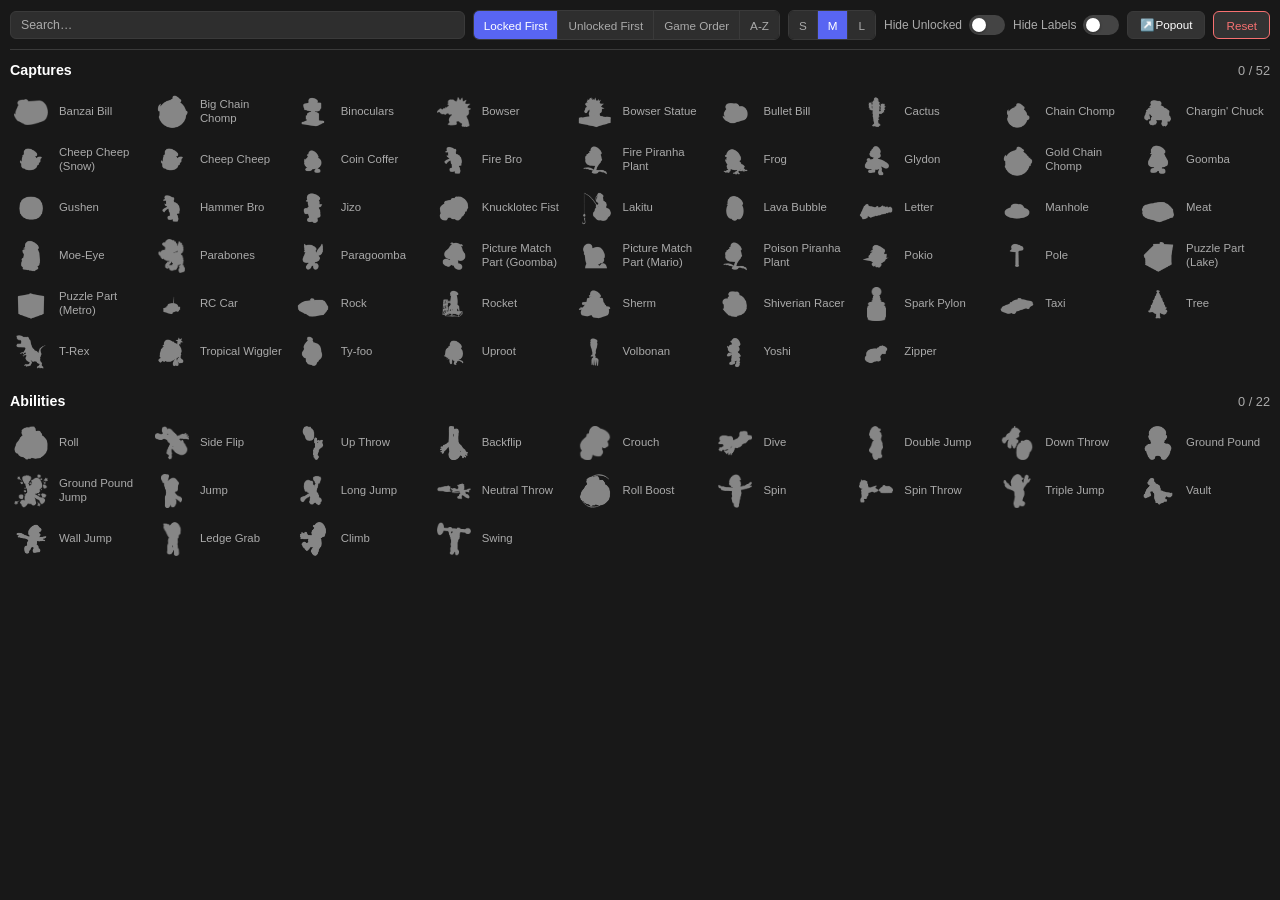
==== commit e1861b88: "Decode apc.html's own state-read diagnostic to readable names The previous log printed collapsed obj" ====
--- a/apc.html
+++ b/apc.html
@@ -155,6 +155,11 @@
   let externalRenderPending = false;
   let externalResort = false;
   function scheduleExternalRender(data) {
+    // Temporary diagnostic - confirms this panel (which may be a same-origin
+    // iframe, a whole separate window, or the pop-out) actually receives the
+    // sync ping at all, and what it reads back out of localStorage in
+    // response to it.
+    console.log('[apc] scheduleExternalRender', data);
     // An authoritative wipe from the main tracker's Clear button. Drop this
     // panel's short-lived edit protection immediately (synchronously, before
     // any pending render runs) so it can't re-assert an entry that was just
@@ -183,6 +188,17 @@
     try {
       const raw = localStorage.getItem(STATE_KEY);
       state = raw ? JSON.parse(raw) : {};
+      // Decoded to readable names, not raw objects - a screenshot with a
+      // collapsed object in it answers nothing. This is APC.isUnlocked()
+      // evaluated the exact same way render() itself will evaluate it a
+      // moment later, so if a name is missing here, render() was never
+      // going to show it unlocked either - the bug is upstream of render(),
+      // in what this panel actually has in `state`. If it's present here
+      // but the grid still doesn't show it unlocked, the bug is in render().
+      console.log('[apc] readState captures unlocked:',
+        APC.CAPTURES.filter(c => APC.isUnlocked(state, 'captures', c.key)).map(c => c.key));
+      console.log('[apc] readState abilities unlocked:',
+        APC.ABILITIES.filter(a => APC.isUnlocked(state, 'abilities', a.key)).map(a => a.key));
     } catch (e) {
       console.error('APC: failed to read state', e);
       state = {};
